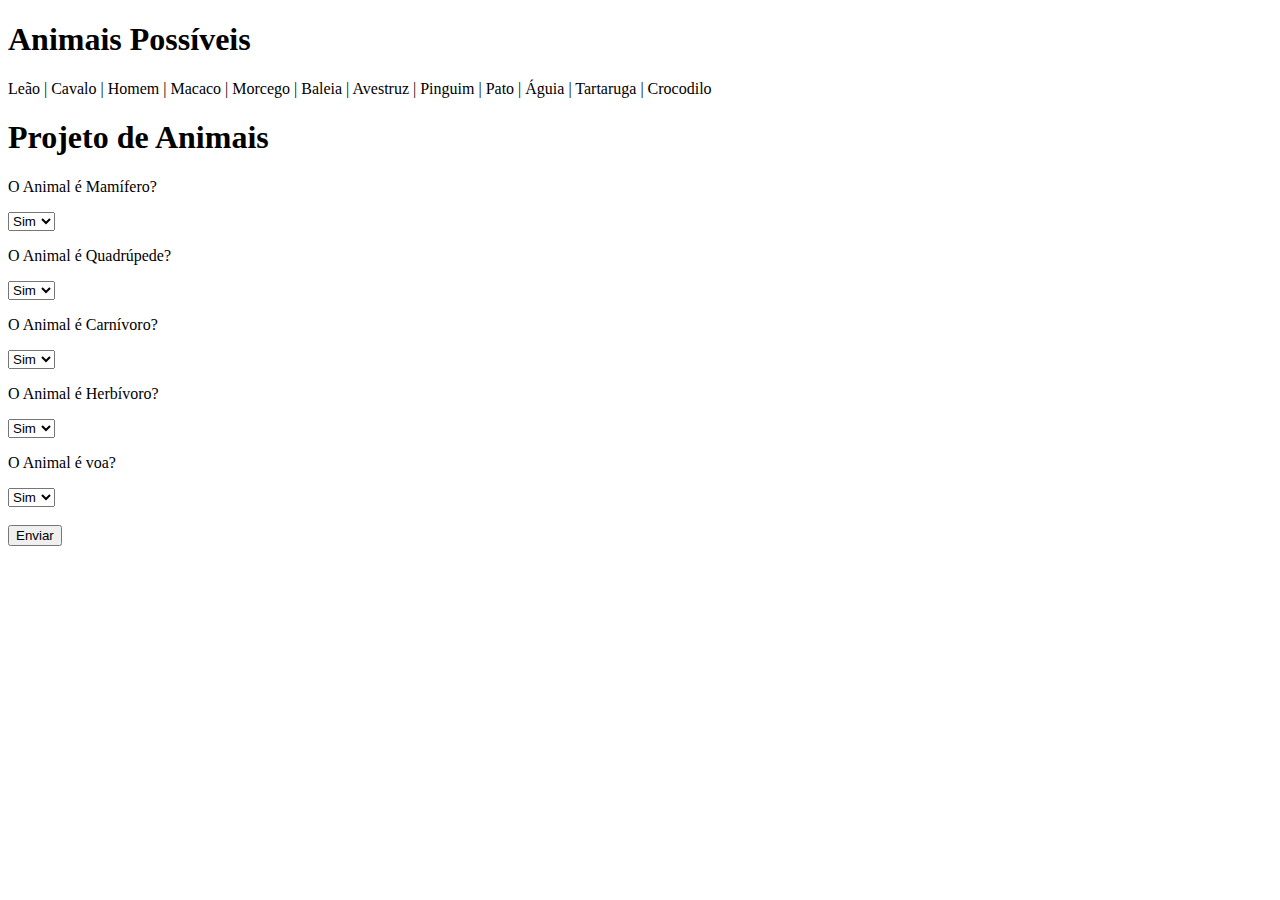
==== ExemploAvançado/index.html @ cc08a918 "feat: add some files" ====
<!DOCTYPE html>
<html lang="pt-br">
<head>
    <meta charset="UTF-8">
    <meta name="viewport" content="width=device-width, initial-scale=1.0">
    <title>Projeto PHP</title>
</head>
<body>
    <h1>Animais Possíveis</h1>
    <p>Leão | Cavalo | Homem | Macaco | Morcego | Baleia | Avestruz | Pinguim | Pato | Águia | Tartaruga | Crocodilo</p>
    <h1>Projeto de Animais</h1>
    <form action="logica.php" method="POST">
        <p>O Animal é Mamífero?</p>
        <select name="pergunta1">
            <option value="Sim">Sim</option>
            <option value="Não">Não</option>
        </select>

        <p>O Animal é Quadrúpede?</p>
        <select name="pergunta2">
            <option value="Sim">Sim</option>
            <option value="Não">Não</option>
        </select>

        <p>O Animal é Carnívoro?</p>
        <select name="pergunta3">
            <option value="Sim">Sim</option>
            <option value="Não">Não</option>
        </select>

        <p>O Animal é Herbívoro?</p>
        <select name="pergunta4">
            <option value="Sim">Sim</option>
            <option value="Não">Não</option>
        </select>

        <p>O Animal é voa?</p>
        <select name="pergunta5">
            <option value="Sim">Sim</option>
            <option value="Não">Não</option>
        </select><br><br>
        
        <input type="submit" value="Enviar">
    </form>
</body>
</html>
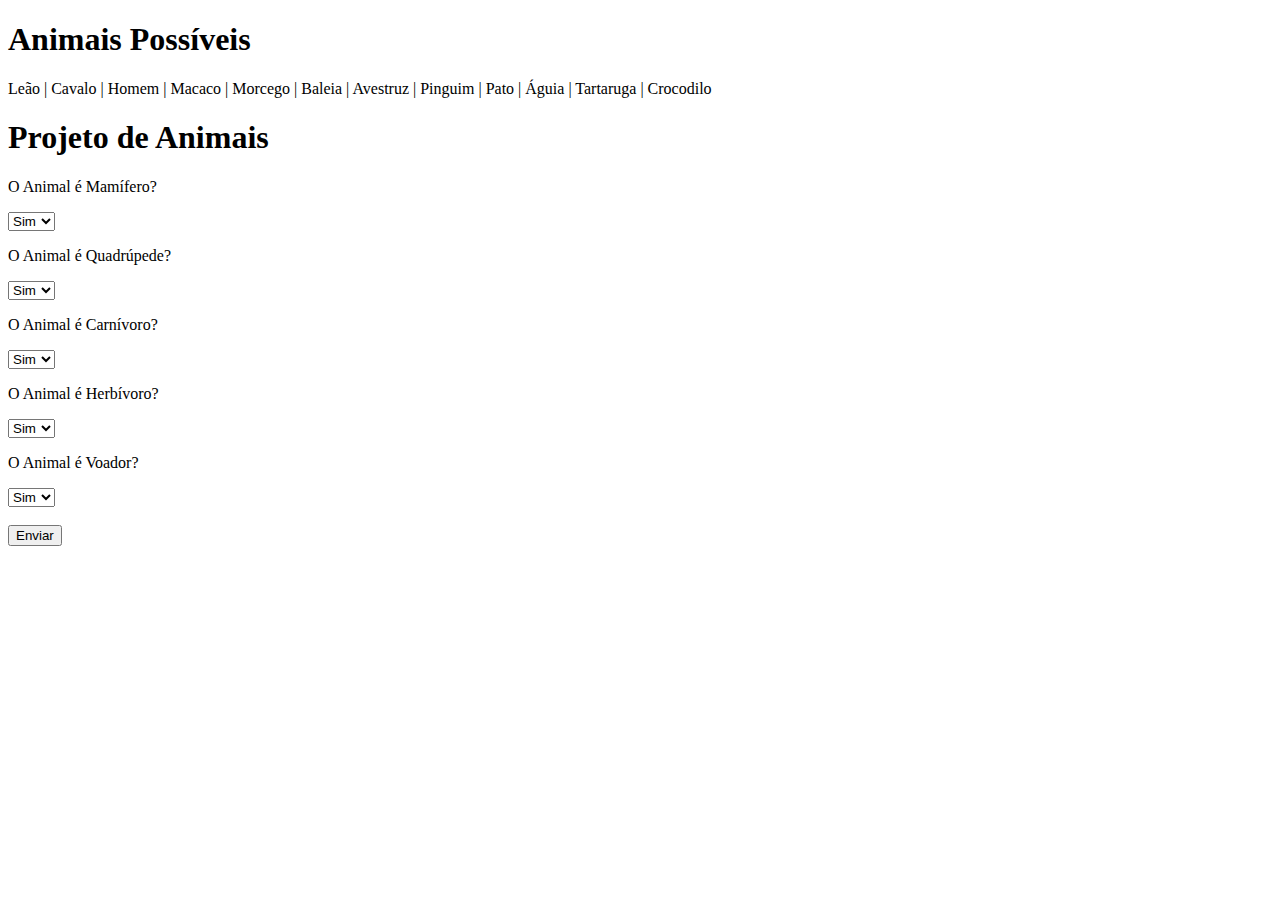
==== commit 3e980b92: "feat: edit index's.html" ====
--- a/ExemploAvançado/index.html
+++ b/ExemploAvançado/index.html
@@ -12,32 +12,32 @@
     <form action="logica.php" method="POST">
         <p>O Animal é Mamífero?</p>
         <select name="pergunta1">
-            <option value="Sim">Sim</option>
-            <option value="Não">Não</option>
+            <option value="1">Sim</option>
+            <option value="0">Não</option>
         </select>
 
         <p>O Animal é Quadrúpede?</p>
         <select name="pergunta2">
-            <option value="Sim">Sim</option>
-            <option value="Não">Não</option>
+            <option value="1">Sim</option>
+            <option value="0">Não</option>
         </select>
 
         <p>O Animal é Carnívoro?</p>
         <select name="pergunta3">
-            <option value="Sim">Sim</option>
-            <option value="Não">Não</option>
+            <option value="1">Sim</option>
+            <option value="0">Não</option>
         </select>
 
         <p>O Animal é Herbívoro?</p>
         <select name="pergunta4">
-            <option value="Sim">Sim</option>
-            <option value="Não">Não</option>
+            <option value="1">Sim</option>
+            <option value="0">Não</option>
         </select>
 
-        <p>O Animal é voa?</p>
+        <p>O Animal é Voador?</p>
         <select name="pergunta5">
-            <option value="Sim">Sim</option>
-            <option value="Não">Não</option>
+            <option value="1">Sim</option>
+            <option value="0">Não</option>
         </select><br><br>
         
         <input type="submit" value="Enviar">
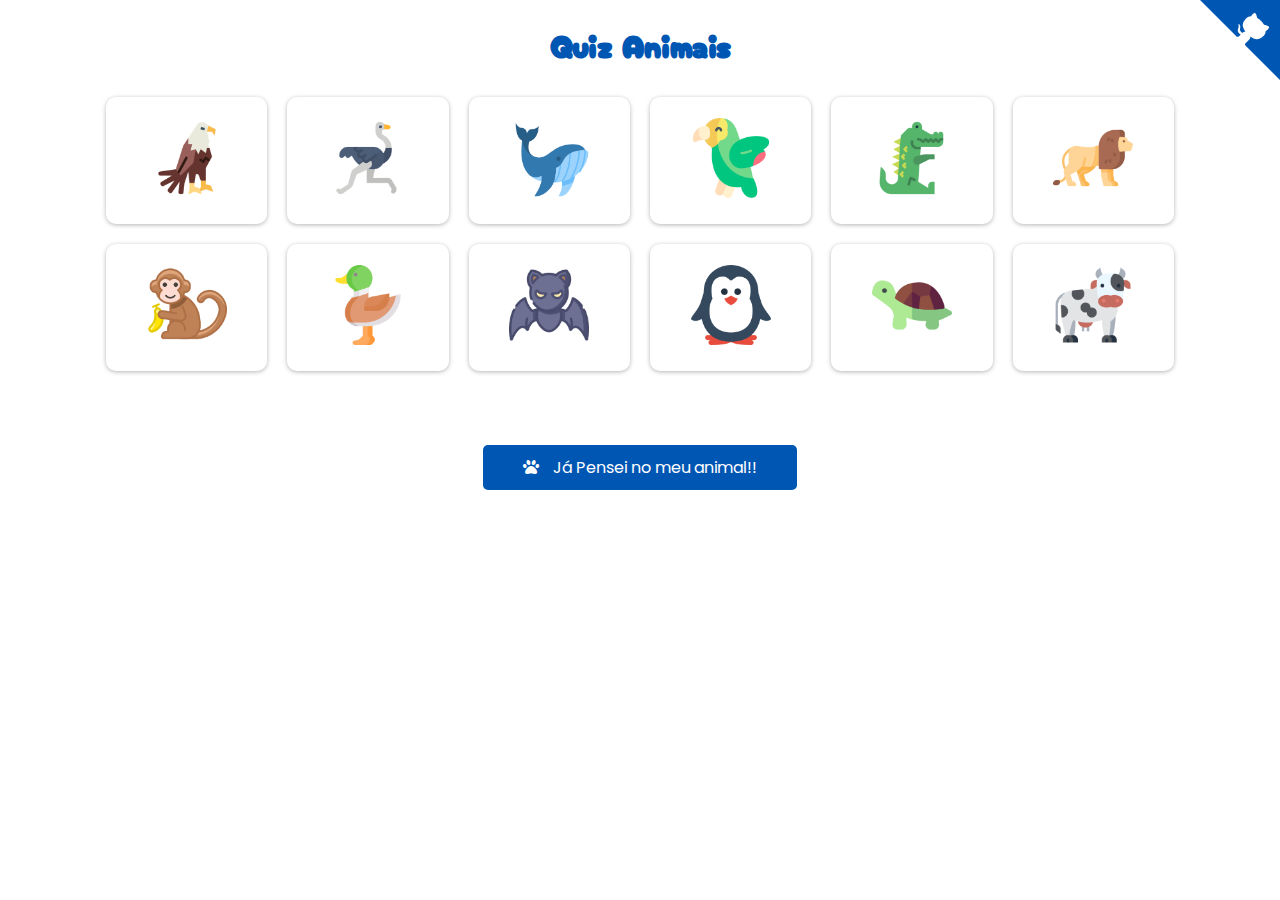
==== commit b2a0593e: "feat: edit all css style && add project images" ====
--- a/ExemploAvançado/index.html
+++ b/ExemploAvançado/index.html
@@ -1,46 +1,150 @@
 <!DOCTYPE html>
 <html lang="pt-br">
+
 <head>
-    <meta charset="UTF-8">
-    <meta name="viewport" content="width=device-width, initial-scale=1.0">
+    <meta charset="UTF-8" />
+    <meta name="viewport" content="width=device-width, initial-scale=1.0" />
+    <link rel="stylesheet" href="style.css" />
+    <link rel="stylesheet" href="https://cdnjs.cloudflare.com/ajax/libs/font-awesome/6.0.0-beta3/css/all.min.css">
+
     <title>Projeto PHP</title>
-</head>
-<body>
-    <h1>Animais Possíveis</h1>
-    <p>Leão | Cavalo | Homem | Macaco | Morcego | Baleia | Avestruz | Pinguim | Pato | Águia | Tartaruga | Crocodilo</p>
-    <h1>Projeto de Animais</h1>
-    <form action="logica.php" method="POST">
-        <p>O Animal é Mamífero?</p>
-        <select name="pergunta1">
-            <option value="1">Sim</option>
-            <option value="0">Não</option>
+
+
+    <body>
+
+        <div class="repositorio">
+
+
+            <a href="https://github.com/Migg-Araujo/VemPraEtecSM" class="github-corner" aria-label="View source on Github" target="_blank">
+                <svg width="80" height="80" viewBox="0 0 250 250" style="fill:#0056b3; color:#fff; position: absolute; top: 0; border: 0; right: 0;" aria-hidden="true">
+                    <path d="M0,0 L115,115 L130,115 L142,142 L250,250 L250,0 Z"></path>
+                    <path d="M128.3,109.0 C113.8,99.7 119.0,89.6 119.0,89.6 C122.0,82.7 120.5,78.6 120.5,78.6 C119.2,72.0 123.4,76.3 123.4,76.3 C127.3,80.9 125.5,87.3 125.5,87.3 C122.9,97.6 130.6,101.9 134.4,103.2" fill="currentColor" style="transform-origin: 130px 106px;" class="octo-arm"></path>
+                    <path d="M115.0,115.0 C114.9,115.1 118.7,116.5 119.8,115.4 L133.7,101.6 C136.9,99.2 139.9,98.4 142.2,98.6 C133.8,88.0 127.5,74.4 143.8,58.0 C148.5,53.4 154.0,51.2 159.7,51.0 C160.3,49.4 163.2,43.6 171.4,40.1 C171.4,40.1 176.1,42.5 178.8,56.2 C183.1,58.6 187.2,61.8 190.9,65.4 C194.5,69.0 197.7,73.2 200.1,77.6 C213.8,80.2 216.3,84.9 216.3,84.9 C212.7,93.1 206.9,96.0 205.4,96.6 C205.1,102.4 203.0,107.8 198.3,112.5 C181.9,128.9 168.3,122.5 157.7,114.1 C157.9,116.9 156.7,120.9 152.7,124.9 L141.0,136.5 C139.8,137.7 141.6,141.9 141.8,141.8 Z" fill="currentColor" class="octo-body"></path>
+                </svg>
+            </a>
+        </div>
+        <main id="main">
+            <div id="texto">
+                <h1>Quiz Animais</h1>
+                <!-- <h3>Pense em um desses animais!! irei adivinha-lo</h3> -->
+            </div>
+
+            <div class="container" id="container">
+                <div class="card">
+                    <p class="title">
+                        <img src="./assets/img/aguia.png" />
+                    </p>
+                </div>
+                <div class="card">
+                    <p class="title">
+                        <img src="./assets/img/avestruz.png" />
+                    </p>
+                </div>
+                <div class="card">
+                    <p class="title">
+                        <img src="./assets/img/baleia.png" />
+                    </p>
+                </div>
+
+                <div class="card">
+                    <p class="title">
+                        <img src="./assets/img/paraguaio.png" />
+                    </p>
+                </div>
+                <div class="card">
+                    <p class="title">
+                        <img src="./assets/img/jacare.png" />
+                    </p>
+                </div>
+                <div class="card">
+                    <p class="title">
+                        <img src="./assets/img/leao.png" />
+                    </p>
+                </div>
+            </div>
+
+            <div class="container">
+                <div class="card">
+                    <p class="title">
+                        <img src="./assets/img/macaco.png" />
+                    </p>
+                </div>
+                <div class="card">
+                    <p class="title">
+                        <img src="./assets/img/pato.png" />
+                    </p>
+                </div>
+                <div class="card">
+                    <p class="title">
+                        <img src="./assets/img/morcego.png" />
+                    </p>
+                </div>
+
+                <div class="card">
+                    <p class="title">
+                        <img src="./assets/img/pinguim.png" />
+                    </p>
+                </div>
+                <div class="card">
+                    <p class="title">
+                        <img src="./assets/img/tartaruga.png" />
+                    </p>
+                </div>
+                <div class="card">
+                    <p class="title">
+                        <img src="./assets/img//vaca.png" />
+                    </p>
+                </div>
+            </div>
+            <a href="#form" id="formB">
+                <div class="animalBotao"><button style="background-color:#4747f5; color :white;"><i class="fas fa-paw"></i> Já Pensei no meu animal!!</button>
+                </div>
+            </a>
+        </main>
+
+        <form action="logica.php" method="POST" id="form">
+            <i class="fas fa-paw"></i>
+
+            <p>O Animal é Mamífero?</p>
+            <select name="pergunta1">
+          <option value="1">Sim</option>
+          <option value="0">Não</option>
         </select>
 
-        <p>O Animal é Quadrúpede?</p>
-        <select name="pergunta2">
-            <option value="1">Sim</option>
-            <option value="0">Não</option>
+            <p>O Animal é Quadrúpede?</p>
+            <select name="pergunta2">
+          <option value="1">Sim</option>
+          <option value="0">Não</option>
         </select>
 
-        <p>O Animal é Carnívoro?</p>
-        <select name="pergunta3">
-            <option value="1">Sim</option>
-            <option value="0">Não</option>
+
+            <p>O Animal é Carnívoro?</p>
+            <select name="pergunta3">
+          <option value="1">Sim</option>
+          <option value="0">Não</option>
         </select>
 
-        <p>O Animal é Herbívoro?</p>
-        <select name="pergunta4">
-            <option value="1">Sim</option>
-            <option value="0">Não</option>
+            <p>O Animal é Herbívoro?</p>
+            <select name="pergunta4">
+          <option value="1">Sim</option>
+          <option value="0">Não</option>
         </select>
 
-        <p>O Animal é Voador?</p>
-        <select name="pergunta5">
-            <option value="1">Sim</option>
-            <option value="0">Não</option>
-        </select><br><br>
-        
-        <input type="submit" value="Enviar">
-    </form>
-</body>
+
+            <p>O Animal é Voa?</p>
+            <select name="pergunta5">
+          <option value="1">Sim</option>
+          <option value="0">Não</option>
+          </select>
+
+
+            </div>
+            <input type="submit" value="Enviar" class="btn" />
+
+        </form>
+
+        </section>
+        <script src="script.js"></script>
+    </body>
+
 </html>--- a/ExemploAvançado/style.css
+++ b/ExemploAvançado/style.css
@@ -0,0 +1,182 @@
+@import url('https://fonts.googleapis.com/css2?family=Cherry+Bomb+One&family=Montserrat:wght@100&family=Poppins:wght@100;300&display=swap');
+ :root body,
+html {
+    margin: 0;
+    padding: 0;
+    font-family: 'Cherry Bomb One', cursive;
+    /* background-color: #f5f5f5;
+    background-image: url("./assets/img/bkg.png");
+    background-repeat: no-repeat;
+    background-size: 100%; */
+    text-align: center;
+    /* overflow: hidden; */
+}
+
+.main {
+    background-color: #0b0606;
+    width: 100%;
+    border-radius: 10px;
+    box-shadow: 0 2px 6px rgba(0, 0, 0, 0.1);
+    margin-top: 20px;
+}
+
+h1 {
+    /* font-size: 24px; */
+    margin-bottom: 20px;
+    color: #0056b3;
+    /* color: #333; */
+}
+
+p {
+    font-size: 16px;
+    padding: 5px;
+}
+
+form {
+    margin: 0 auto;
+    /* margin-top: 5rem; */
+    display: none;
+    flex-direction: column;
+    align-items: center;
+    width: 100%;
+    padding: 40px;
+    text-align: center;
+    column-count: 2;
+}
+
+
+/* input,
+textarea {
+    width: 50;
+} */
+
+a {
+    color: black;
+}
+
+input[type="submit"] {
+    margin: 0 auto;
+    background-color: #0056b3 !important;
+    border: none;
+    border-radius: 5px;
+    color: white;
+    /* padding: 10px 40px; */
+    font-size: 1rem;
+    cursor: pointer;
+    transition: background-color 0.1s ease, transform 0.1s ease;
+}
+
+input[type="submit"]:hover {
+    background-color: #0056b3;
+}
+
+img {
+    width: 5rem;
+}
+
+.container {
+    margin: 0 auto;
+    overflow: hidden;
+    display: flex;
+    scroll-snap-type: x mandatory;
+    width: 85%;
+}
+
+.card {
+    margin: 0 auto;
+    background: rgba(255, 255, 255, 0.25);
+    box-shadow: 0 1px 4px 0 rgba(37, 38, 47, 0.342);
+    backdrop-filter: blur(7px);
+    border-radius: 10px;
+    /* padding: 5px; */
+    margin: 10px;
+    width: 50%;
+}
+
+.card:hover {
+    filter: drop-shadow(0 0 23px rgba(0, 0, 255, 0.05));
+    rotate: 8deg;
+}
+
+select {
+    padding: 1rem;
+    border: 1px solid #fff;
+    border-radius: 5px;
+    outline: none;
+    width: 20%;
+    transition: border-color 0.3s ease;
+    font-size: 1rem;
+}
+
+select:hover,
+select:focus {
+    border-color: #007bff;
+}
+
+
+/* Estilo para as opções */
+
+select option {
+    background: white;
+    color: #333;
+    text-align: center;
+}
+
+select option:hover {
+    background: #007bff;
+    color: white;
+}
+
+.github-corner:hover .octo-arm {
+    animation: octocat-wave 560ms ease-in-out
+}
+
+@keyframes octocat-wave {
+    0%,
+    100% {
+        transform: rotate(0)
+    }
+    20%,
+    60% {
+        transform: rotate(-25deg)
+    }
+    40%,
+    80% {
+        transform: rotate(10deg)
+    }
+}
+
+@media (max-width:500px) {
+    .github-corner:hover .octo-arm {
+        animation: none
+    }
+    .github-corner .octo-arm {
+        animation: octocat-wave 560ms ease-in-out
+    }
+}
+
+button {
+    font-family: 'Poppins', sans-serif !important;
+    margin: 4rem;
+    background-color: #0056b3 !important;
+    border: none;
+    border-radius: 5px;
+    color: white;
+    padding: 10px 40px;
+    font-size: 1rem;
+    cursor: pointer;
+    transition: background-color 0.1s ease, transform 0.1s ease;
+}
+
+i {
+    margin-right: 10px;
+}
+
+button:hover {
+    background-color: #0056b3;
+    transform: scale(1.1);
+}
+
+.texto {
+    color: white;
+}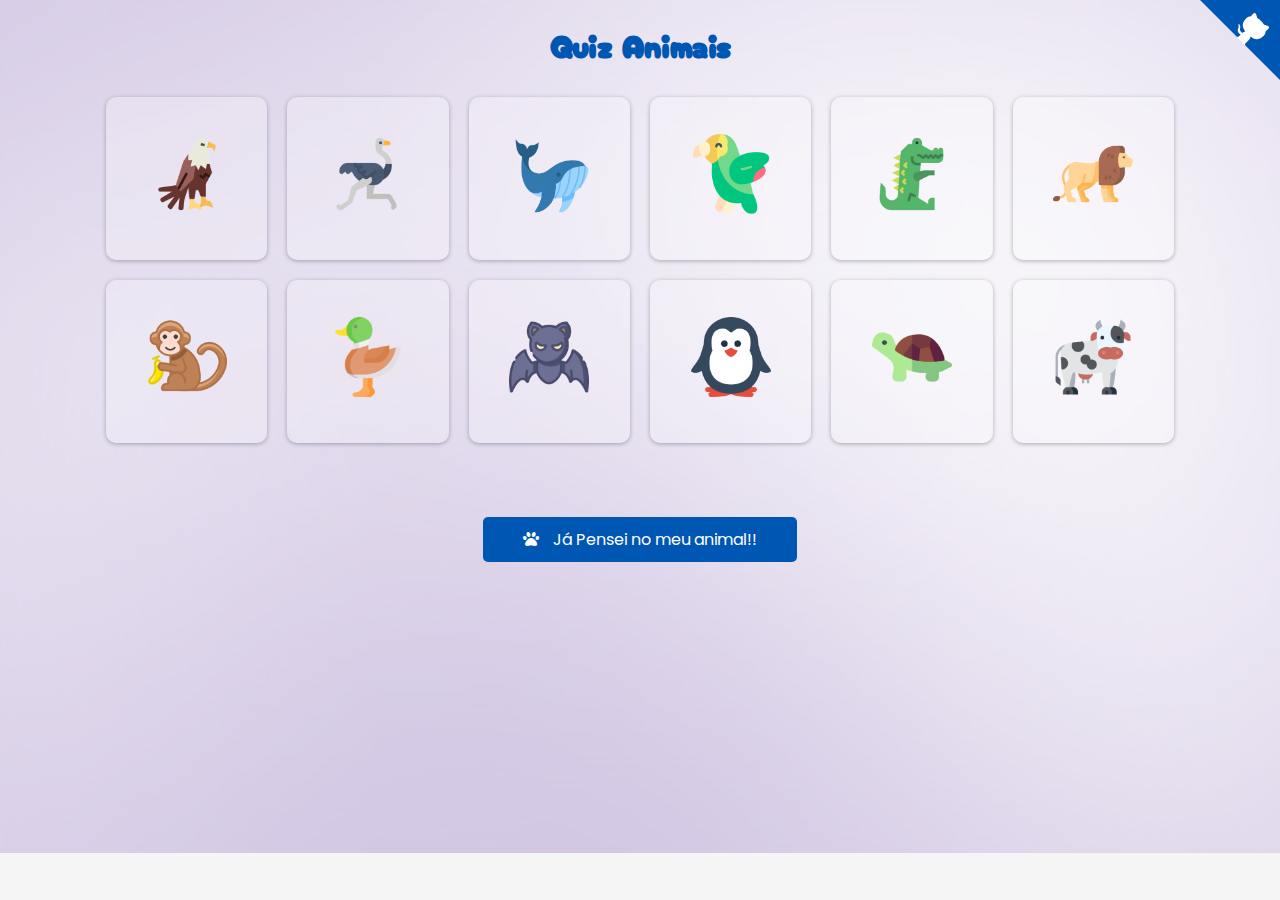
==== commit f20b09b3: "feat: edit css style && modify bkg.png && edit logica.php" ====
--- a/ExemploAvançado/index.html
+++ b/ExemploAvançado/index.html
@@ -103,39 +103,39 @@
         </main>
 
         <form action="logica.php" method="POST" id="form">
-            <i class="fas fa-paw"></i>
+            <i class="fas fa-paw" style="color: #0056b3; font-size: 4rem;"></i>
 
             <p>O Animal é Mamífero?</p>
-            <select name="pergunta1">
-          <option value="1">Sim</option>
-          <option value="0">Não</option>
-        </select>
+            <div class="toggle-switch">
+                <input class="toggle-input" id="toggle1" type="checkbox" name="pergunta1">
+                <label class="toggle-label" for="toggle1"></label>
+              </div>
 
             <p>O Animal é Quadrúpede?</p>
-            <select name="pergunta2">
-          <option value="1">Sim</option>
-          <option value="0">Não</option>
-        </select>
+            <div class="toggle-switch">
+                <input class="toggle-input" id="toggle2" type="checkbox" name="pergunta2">
+                <label class="toggle-label" for="toggle2"></label>
+              </div>
 
 
             <p>O Animal é Carnívoro?</p>
-            <select name="pergunta3">
-          <option value="1">Sim</option>
-          <option value="0">Não</option>
-        </select>
+            <div class="toggle-switch">
+                <input class="toggle-input" id="toggle3" type="checkbox" name="pergunta3">
+                <label class="toggle-label" for="toggle3"></label>
+              </div>
 
             <p>O Animal é Herbívoro?</p>
-            <select name="pergunta4">
-          <option value="1">Sim</option>
-          <option value="0">Não</option>
-        </select>
+            <div class="toggle-switch">
+                <input class="toggle-input" id="toggle4" type="checkbox" name="pergunta4">
+                <label class="toggle-label" for="toggle4"></label>
+              </div>
 
 
-            <p>O Animal é Voa?</p>
-            <select name="pergunta5">
-          <option value="1">Sim</option>
-          <option value="0">Não</option>
-          </select>
+            <p>O Animal é Voador?</p>
+            <div class="toggle-switch">
+                <input class="toggle-input" id="toggle5" type="checkbox" name="pergunta5">
+                <label class="toggle-label" for="toggle5"></label>
+              </div>
 
 
             </div>
--- a/ExemploAvançado/style.css
+++ b/ExemploAvançado/style.css
@@ -4,12 +4,12 @@
     margin: 0;
     padding: 0;
     font-family: 'Cherry Bomb One', cursive;
-    /* background-color: #f5f5f5;
+    background-color: #f5f5f5;
     background-image: url("./assets/img/bkg.png");
     background-repeat: no-repeat;
-    background-size: 100%; */
+    background-size: 100%;
     text-align: center;
-    /* overflow: hidden; */
+    overflow: hidden;
 }
 
 .main {
@@ -28,11 +28,13 @@
 }
 
 p {
-    font-size: 16px;
-    padding: 5px;
+    font-size: 2rem;
+    padding: 5px; 
 }
 
 form {
+    font-family: 'Montserrat', sans-serif;
+    font-weight: bold;
     margin: 0 auto;
     /* margin-top: 5rem; */
     display: none;
@@ -41,14 +43,12 @@
     width: 100%;
     padding: 40px;
     text-align: center;
-    column-count: 2;
-}
-
-
-/* input,
+}
+
+input,
 textarea {
     width: 50;
-} */
+}
 
 a {
     color: black;
@@ -170,6 +170,8 @@
 
 i {
     margin-right: 10px;
+    font-size: 1rem;
+    color: white;
 }
 
 button:hover {
@@ -179,4 +181,81 @@
 
 .texto {
     color: white;
-}+}
+
+/* Genel stil */
+.toggle-switch {
+    position: relative;
+    display: inline-block;
+    width: 40px;
+    height: 24px;
+    margin: 10px;
+  }
+  
+  /* Giriş stil */
+  .toggle-switch .toggle-input {
+    display: none;
+  }
+  
+  /* Anahtarın stilinin etrafındaki etiketin stil */
+  .toggle-switch .toggle-label {
+    position: absolute;
+    top: 0;
+    left: 0;
+    width: 40px;
+    height: 24px;
+    background-color: #2196F3;
+    border-radius: 34px;
+    cursor: pointer;
+    transition: background-color 0.3s;
+  }
+  
+  /* Anahtarın yuvarlak kısmının stil */
+  .toggle-switch .toggle-label::before {
+    content: "";
+    position: absolute;
+    width: 20px;
+    height: 20px;
+    border-radius: 50%;
+    top: 2px;
+    left: 2px;
+    background-color: #fff;
+    box-shadow: 0px 2px 5px 0px rgba(0, 0, 0, 0.3);
+    transition: transform 0.3s;
+  }
+  
+  /* Anahtarın etkin hale gelmesindeki stil değişiklikleri */
+  .toggle-switch .toggle-input:checked + .toggle-label {
+    background-color: #4CAF50;
+  }
+  
+  .toggle-switch .toggle-input:checked + .toggle-label::before {
+    transform: translateX(16px);
+  }
+  
+  /* Light tema */
+  .toggle-switch.light .toggle-label {
+    background-color: #BEBEBE;
+  }
+  
+  .toggle-switch.light .toggle-input:checked + .toggle-label {
+    background-color: #9B9B9B;
+  }
+  
+  .toggle-switch.light .toggle-input:checked + .toggle-label::before {
+    transform: translateX(6px);
+  }
+  
+  /* Dark tema */
+  .toggle-switch.dark .toggle-label {
+    background-color: #4B4B4B;
+  }
+  
+  .toggle-switch.dark .toggle-input:checked + .toggle-label {
+    background-color: #717171;
+  }
+  
+  .toggle-switch.dark .toggle-input:checked + .toggle-label::before {
+    transform: translateX(16px);
+  }
+  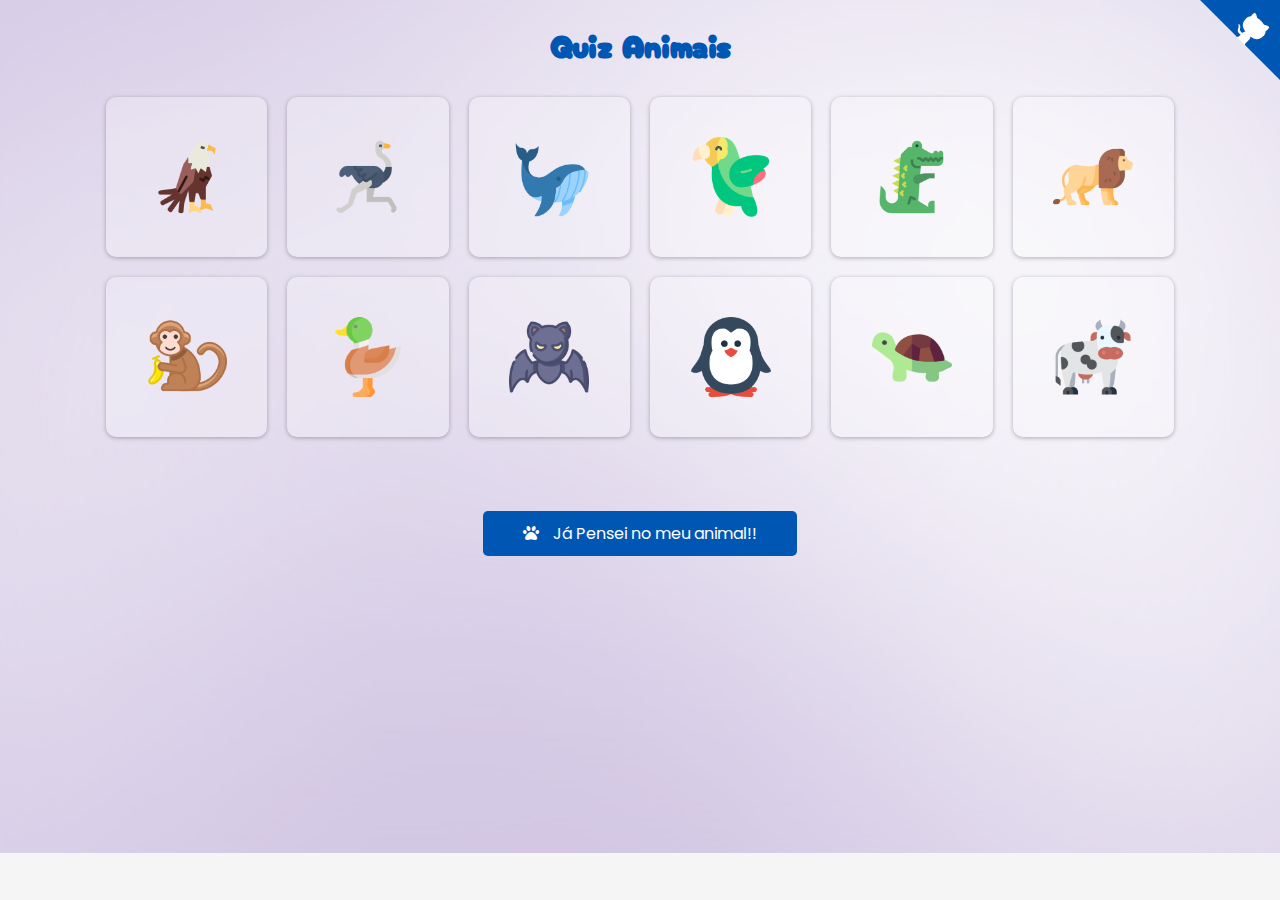
==== commit 043079a3: "feat: edit style" ====
--- a/ExemploAvançado/index.html
+++ b/ExemploAvançado/index.html
@@ -31,70 +31,162 @@
 
             <div class="container" id="container">
                 <div class="card">
-                    <p class="title">
-                        <img src="./assets/img/aguia.png" />
-                    </p>
+                    <div class="content">
+                      <div class="back">
+                        <p class="title">
+                            <img src="./assets/img/aguia.png" />
+                        </p>
+                      </div>
+                      <div class="front">
+                        <p style="color:black; font-family: 'Montserrat', sans-serif; font-weight: bold;">Águia</p>
+                      </div>
+                    </div>
+                  </div>
+
+                  <div class="card">
+                    <div class="content">
+                      <div class="back">
+                        <p class="title">
+                            <img src="./assets/img/avestruz.png" />
+                        </p>
+                      </div>
+                      <div class="front">
+                        <p style="color:black; font-family: 'Montserrat', sans-serif; font-weight: bold;">Avestruz</p>
+                      </div>
+                    </div>
+                  </div>
+
+                <div class="card">
+                    <div class="content">
+                      <div class="back">
+                        <p class="title">
+                            <img src="./assets/img/baleia.png" />
+                        </p>
+                      </div>
+                      <div class="front">
+                        <p style="color:black; font-family: 'Montserrat', sans-serif; font-weight: bold;">Baleia</p>
+                      </div>
+                    </div>
+                  </div>
+
+                  <div class="card">
+                    <div class="content">
+                      <div class="back">
+                        <p class="title">
+                            <img src="./assets/img/paraguaio.png" />
+                        </p>
+                      </div>
+                      <div class="front">
+                        <p style="color:black; font-family: 'Montserrat', sans-serif; font-weight: bold;">Papagaio</p>
+                      </div>
+                    </div>
+                  </div>
+                
+                  <div class="card">
+                    <div class="content">
+                      <div class="back">
+                        <p class="title">
+                            <img src="./assets/img/jacare.png" />
+                        </p>
+                      </div>
+                      <div class="front">
+                        <p style="color:black; font-family: 'Montserrat', sans-serif; font-weight: bold;">Jacaré</p>
+                      </div>
+                    </div>
+                  </div>
+
+                  <div class="card">
+                    <div class="content">
+                      <div class="back">
+                        <p class="title">
+                            <img src="./assets/img/leao.png" />
+                        </p>
+                      </div>
+                      <div class="front">
+                        <p style="color:black; font-family: 'Montserrat', sans-serif; font-weight: bold;">Leão</p>
+                      </div>
+                    </div>
+                  </div>
                 </div>
-                <div class="card">
-                    <p class="title">
-                        <img src="./assets/img/avestruz.png" />
-                    </p>
-                </div>
-                <div class="card">
-                    <p class="title">
-                        <img src="./assets/img/baleia.png" />
-                    </p>
-                </div>
-
-                <div class="card">
-                    <p class="title">
-                        <img src="./assets/img/paraguaio.png" />
-                    </p>
-                </div>
-                <div class="card">
-                    <p class="title">
-                        <img src="./assets/img/jacare.png" />
-                    </p>
-                </div>
-                <div class="card">
-                    <p class="title">
-                        <img src="./assets/img/leao.png" />
-                    </p>
-                </div>
-            </div>
 
             <div class="container">
                 <div class="card">
-                    <p class="title">
-                        <img src="./assets/img/macaco.png" />
-                    </p>
-                </div>
-                <div class="card">
-                    <p class="title">
-                        <img src="./assets/img/pato.png" />
-                    </p>
-                </div>
-                <div class="card">
-                    <p class="title">
-                        <img src="./assets/img/morcego.png" />
-                    </p>
-                </div>
-
-                <div class="card">
-                    <p class="title">
-                        <img src="./assets/img/pinguim.png" />
-                    </p>
-                </div>
-                <div class="card">
-                    <p class="title">
-                        <img src="./assets/img/tartaruga.png" />
-                    </p>
-                </div>
-                <div class="card">
-                    <p class="title">
-                        <img src="./assets/img//vaca.png" />
-                    </p>
-                </div>
+                    <div class="content">
+                      <div class="back">
+                        <p class="title">
+                            <img src="./assets/img/macaco.png" />
+                        </p>
+                      </div>
+                      <div class="front">
+                        <p style="color:black; font-family: 'Montserrat', sans-serif; font-weight: bold;">Macaco</p>
+                      </div>
+                    </div>
+                  </div>
+
+                  <div class="card">
+                    <div class="content">
+                      <div class="back">
+                        <p class="title">
+                            <img src="./assets/img/pato.png" />
+                        </p>
+                      </div>
+                      <div class="front">
+                        <p style="color:black; font-family: 'Montserrat', sans-serif; font-weight: bold;">Pato</p>
+                      </div>
+                    </div>
+                  </div>
+
+                  <div class="card">
+                    <div class="content">
+                      <div class="back">
+                        <p class="title">
+                            <img src="./assets/img/morcego.png" />
+                        </p>
+                      </div>
+                      <div class="front">
+                        <p style="color:black; font-family: 'Montserrat', sans-serif; font-weight: bold;">Morcego</p>
+                      </div>
+                    </div>
+                  </div>
+
+                  <div class="card">
+                    <div class="content">
+                      <div class="back">
+                        <p class="title">
+                            <img src="./assets/img/pinguim.png" />
+                        </p>
+                      </div>
+                      <div class="front">
+                        <p style="color:black; font-family: 'Montserrat', sans-serif; font-weight: bold;">Pinguim</p>
+                      </div>
+                    </div>
+                  </div>
+
+                  <div class="card">
+                    <div class="content">
+                      <div class="back">
+                        <p class="title">
+                            <img src="./assets/img/tartaruga.png" />
+                        </p>
+                      </div>
+                      <div class="front">
+                        <p style="color:black; font-family: 'Montserrat', sans-serif; font-weight: bold;">Tartaruga</p>
+                      </div>
+                    </div>
+                  </div>
+
+                  <div class="card">
+                    <div class="content">
+                      <div class="back">
+                        <p class="title">
+                            <img src="./assets/img/vaca.png" />
+                        </p>
+                      </div>
+                      <div class="front">
+                        <p style="color:black; font-family: 'Montserrat', sans-serif; font-weight: bold;">Vaca</p>
+                      </div>
+                    </div>
+                  </div>
             </div>
             <a href="#form" id="formB">
                 <div class="animalBotao"><button style="background-color:#4747f5; color :white;"><i class="fas fa-paw"></i> Já Pensei no meu animal!!</button>
--- a/ExemploAvançado/style.css
+++ b/ExemploAvançado/style.css
@@ -72,6 +72,8 @@
 
 img {
     width: 5rem;
+    margin: 0 auto;
+
 }
 
 .container {
@@ -80,22 +82,6 @@
     display: flex;
     scroll-snap-type: x mandatory;
     width: 85%;
-}
-
-.card {
-    margin: 0 auto;
-    background: rgba(255, 255, 255, 0.25);
-    box-shadow: 0 1px 4px 0 rgba(37, 38, 47, 0.342);
-    backdrop-filter: blur(7px);
-    border-radius: 10px;
-    /* padding: 5px; */
-    margin: 10px;
-    width: 50%;
-}
-
-.card:hover {
-    filter: drop-shadow(0 0 23px rgba(0, 0, 255, 0.05));
-    rotate: 8deg;
 }
 
 select {
@@ -258,4 +244,170 @@
   .toggle-switch.dark .toggle-input:checked + .toggle-label::before {
     transform: translateX(16px);
   }
-  +
+  .card {
+    margin: 0 auto;
+    /* padding: 5px; */
+    margin: 10px;
+    width: 50%;
+    height: 10rem;
+    margin: 10px;
+  }
+  
+  .content {
+    width: 100%;
+    height: 100%;
+    transform-style: preserve-3d;
+    transition: transform 300ms;
+    border-radius: 5px;
+  }
+  
+  .front, .back {
+    position: absolute;
+    width: 100%;
+    height: 100%;
+    backface-visibility: hidden;
+    -webkit-backface-visibility: hidden;
+    border-radius: 5px;
+    overflow: hidden;
+    margin: 0 auto;
+    background: rgba(255, 255, 255, 0.25);
+    box-shadow: 0 1px 4px 0 rgba(37, 38, 47, 0.342);
+    backdrop-filter: blur(7px);
+    border-radius: 10px;
+    /* padding: 5px; */
+  }
+  
+  .back {
+    width: 100%;
+    height: 100%;
+    justify-content: center;
+    display: flex;
+    align-items: center;
+    overflow: hidden;
+  }
+  
+  .back::before {
+    position: absolute;
+    content: ' ';
+    display: block;
+    width: 160px;
+    height: 160%;
+  }
+  
+  .back-content {
+    position: absolute;
+    width: 99%;
+    height: 99%;
+    background-color: #151515;
+    border-radius: 5px;
+    color: white;
+    display: flex;
+    flex-direction: column;
+    justify-content: center;
+    align-items: center;
+    gap: 30px;
+  }
+  
+  .card:hover .content {
+    transform: rotateY(180deg);
+  }
+  
+  .front {
+    transform: rotateY(180deg);
+    color: white;
+  }
+  
+  .front .front-content {
+    position: absolute;
+    width: 100%;
+    height: 100%;
+    padding: 10px;
+    display: flex;
+    flex-direction: column;
+    justify-content: space-between;
+  }
+  
+  .front-content .badge {
+    background-color: #00000055;
+    padding: 2px 10px;
+    border-radius: 10px;
+    backdrop-filter: blur(2px);
+    width: fit-content;
+  }
+  
+  .description {
+    box-shadow: 0px 0px 10px 5px #00000088;
+    width: 100%;
+    padding: 10px;
+    background-color: #00000099;
+    backdrop-filter: blur(5px);
+    border-radius: 5px;
+  }
+  
+  .title {
+    font-size: 11px;
+    max-width: 100%;
+    display: flex;
+    justify-content: space-between;
+  }
+  
+  .title p {
+    width: 50%;
+  }
+  
+  .card-footer {
+    color: #ffffff88;
+    margin-top: 5px;
+    font-size: 8px;
+  }
+  
+  .front .img {
+    position: absolute;
+    width: 100%;
+    height: 100%;
+    object-fit: cover;
+    object-position: center;
+  }
+  
+  .circle {
+    width: 90px;
+    height: 90px;
+    border-radius: 50%;
+    background-color: #ffbb66;
+    position: relative;
+    filter: blur(15px);
+    animation: floating 2600ms infinite linear;
+  }
+  
+  #bottom {
+    background-color: #ff8866;
+    left: 50px;
+    top: 0px;
+    width: 150px;
+    height: 150px;
+    animation-delay: -800ms;
+  }
+  
+  #right {
+    background-color: #ff2233;
+    left: 160px;
+    top: -80px;
+    width: 30px;
+    height: 30px;
+    animation-delay: -1800ms;
+  }
+  
+  @keyframes floating {
+    0% {
+      transform: translateY(0px);
+    }
+  
+    50% {
+      transform: translateY(10px);
+    }
+  
+    100% {
+      transform: translateY(0px);
+    }
+  }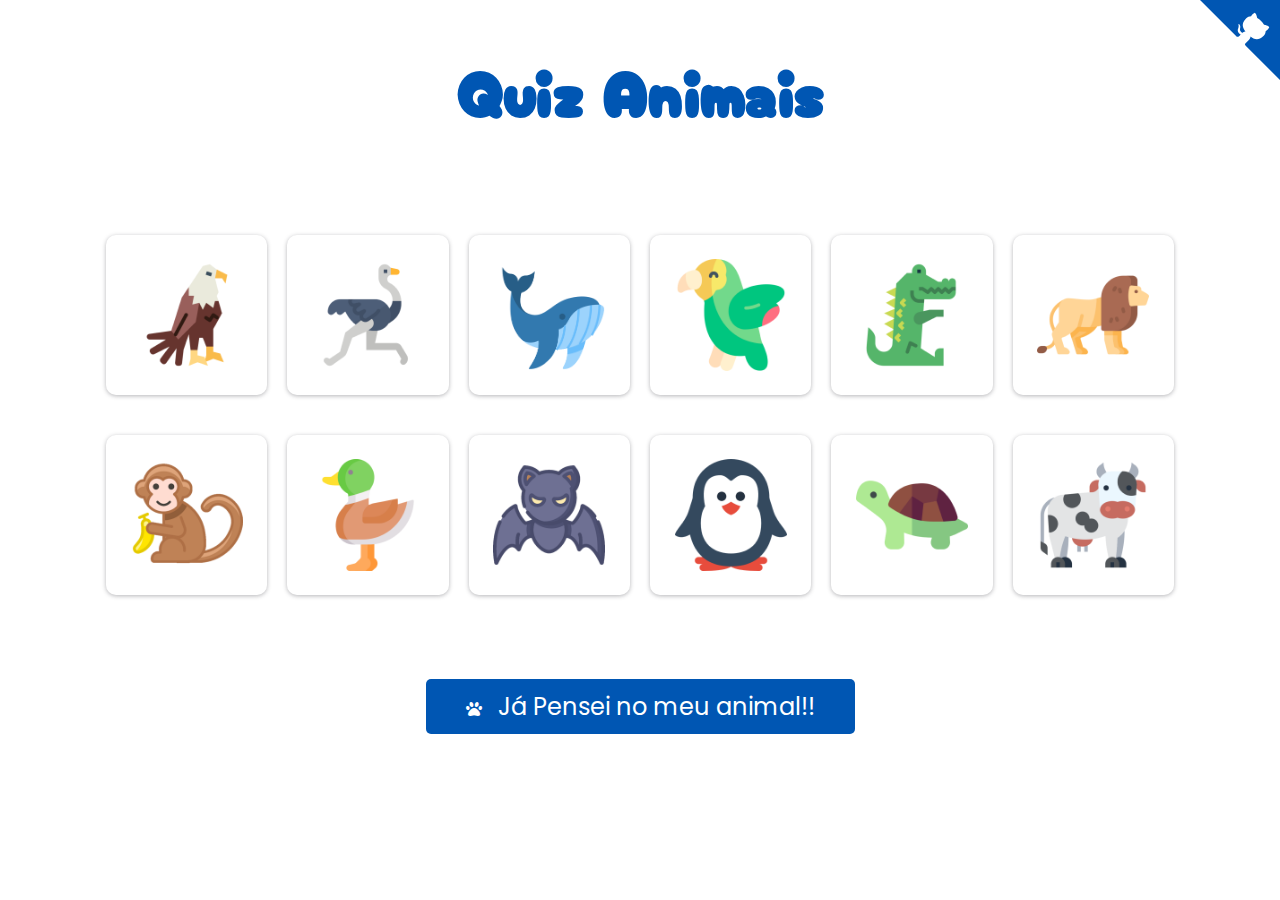
==== commit b8763946: "feat: edit style" ====
--- a/ExemploAvançado/index.html
+++ b/ExemploAvançado/index.html
@@ -189,7 +189,7 @@
                   </div>
             </div>
             <a href="#form" id="formB">
-                <div class="animalBotao"><button style="background-color:#4747f5; color :white;"><i class="fas fa-paw"></i> Já Pensei no meu animal!!</button>
+                <div class="animalBotao"><button style="background-color:#4747f5; color :white; font-size: 1.5rem;"><i class="fas fa-paw"></i> Já Pensei no meu animal!!</button>
                 </div>
             </a>
         </main>
--- a/ExemploAvançado/style.css
+++ b/ExemploAvançado/style.css
@@ -4,10 +4,10 @@
     margin: 0;
     padding: 0;
     font-family: 'Cherry Bomb One', cursive;
-    background-color: #f5f5f5;
+    /* background-color: #f5f5f5;
     background-image: url("./assets/img/bkg.png");
     background-repeat: no-repeat;
-    background-size: 100%;
+    background-size: 100%; */
     text-align: center;
     overflow: hidden;
 }
@@ -21,8 +21,8 @@
 }
 
 h1 {
-    /* font-size: 24px; */
-    margin-bottom: 20px;
+    font-size: 4rem;
+    margin-bottom: 5rem;
     color: #0056b3;
     /* color: #333; */
 }
@@ -71,7 +71,7 @@
 }
 
 img {
-    width: 5rem;
+    width: 7rem;
     margin: 0 auto;
 
 }
@@ -152,6 +152,12 @@
     font-size: 1rem;
     cursor: pointer;
     transition: background-color 0.1s ease, transform 0.1s ease;
+}
+
+.btn{
+  padding: 1rem 2rem 1rem 2rem;
+  font-family: 'Poppins', sans-serif !important;
+  font-size: 1rem;
 }
 
 i {
@@ -249,9 +255,11 @@
     margin: 0 auto;
     /* padding: 5px; */
     margin: 10px;
-    width: 50%;
+    width: 100%;
     height: 10rem;
     margin: 10px;
+    padding-top: 10px;
+    padding-bottom: 10px;
   }
   
   .content {
@@ -316,6 +324,7 @@
   .front {
     transform: rotateY(180deg);
     color: white;
+    
   }
   
   .front .front-content {
@@ -325,24 +334,8 @@
     padding: 10px;
     display: flex;
     flex-direction: column;
-    justify-content: space-between;
-  }
-  
-  .front-content .badge {
-    background-color: #00000055;
-    padding: 2px 10px;
-    border-radius: 10px;
-    backdrop-filter: blur(2px);
-    width: fit-content;
-  }
-  
-  .description {
-    box-shadow: 0px 0px 10px 5px #00000088;
-    width: 100%;
-    padding: 10px;
-    background-color: #00000099;
-    backdrop-filter: blur(5px);
-    border-radius: 5px;
+    justify-content: center;
+    align-items: center;
   }
   
   .title {
@@ -368,16 +361,6 @@
     height: 100%;
     object-fit: cover;
     object-position: center;
-  }
-  
-  .circle {
-    width: 90px;
-    height: 90px;
-    border-radius: 50%;
-    background-color: #ffbb66;
-    position: relative;
-    filter: blur(15px);
-    animation: floating 2600ms infinite linear;
   }
   
   #bottom {
